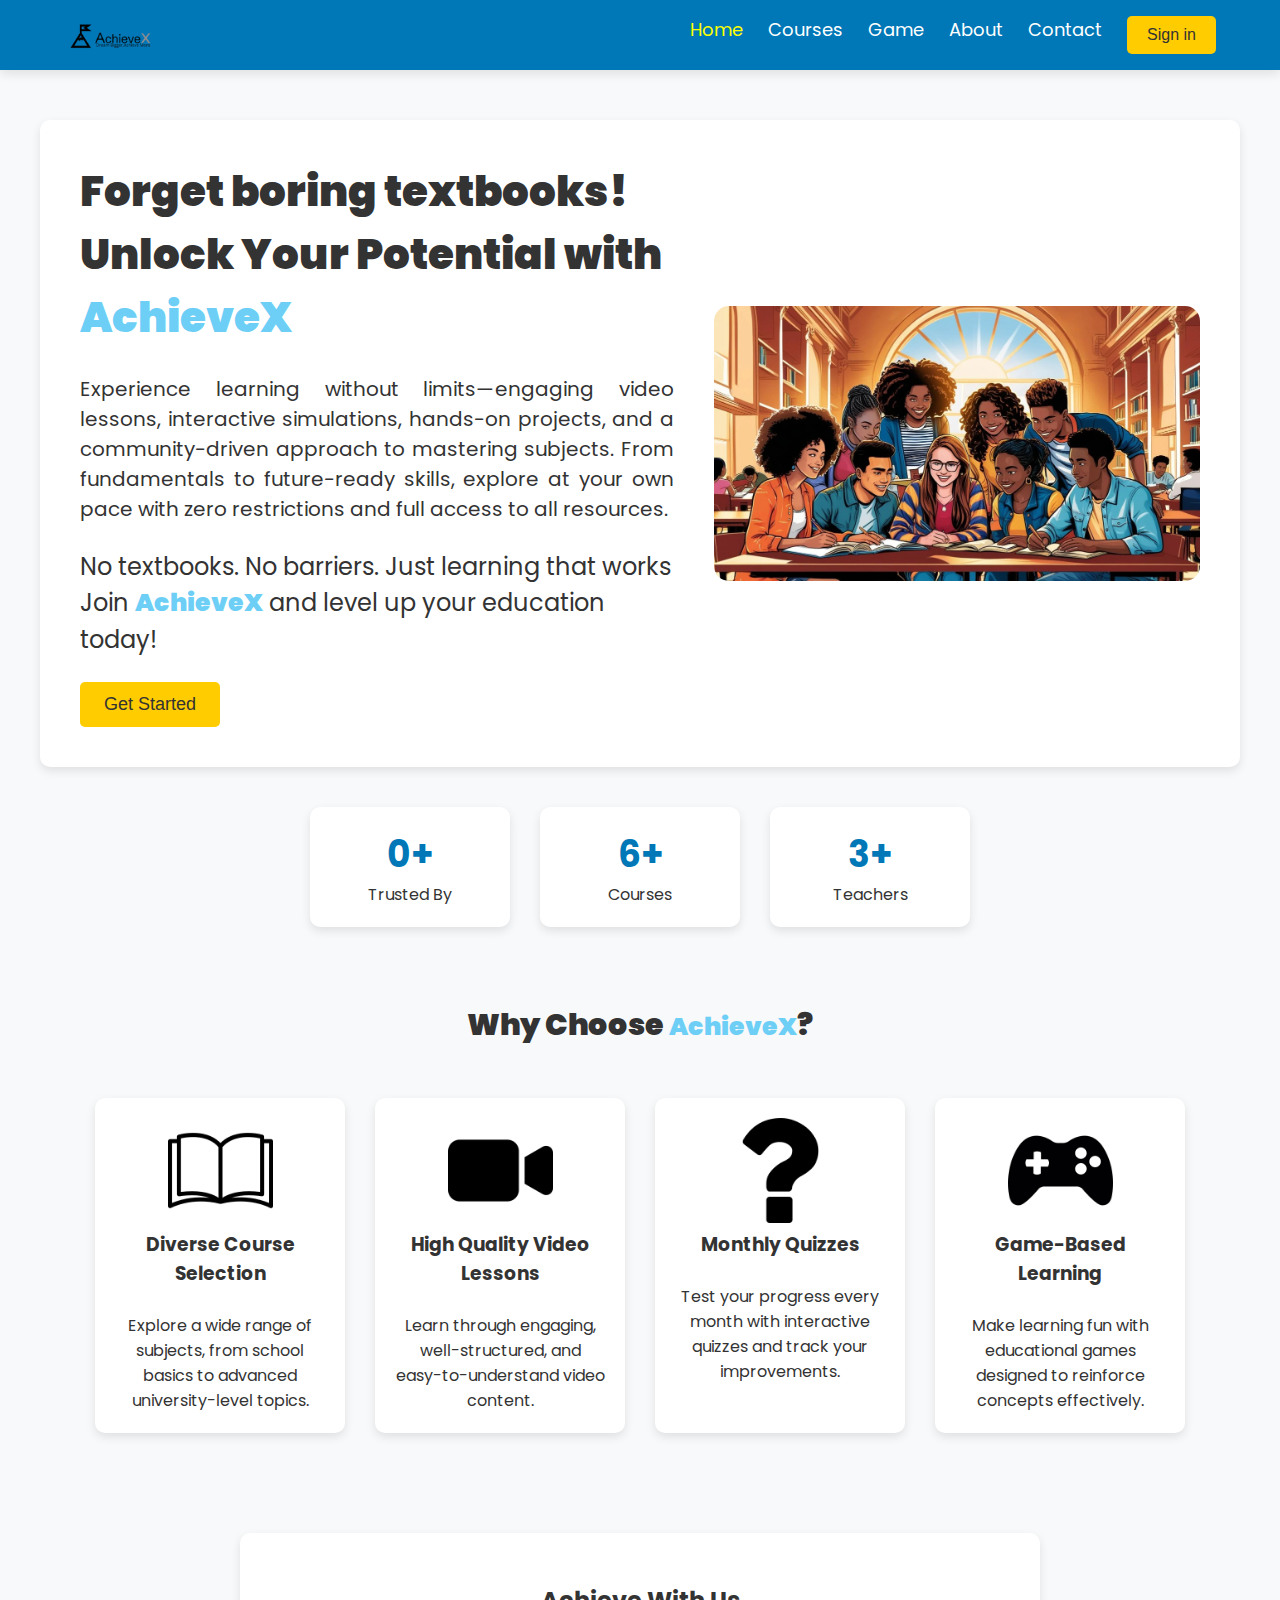
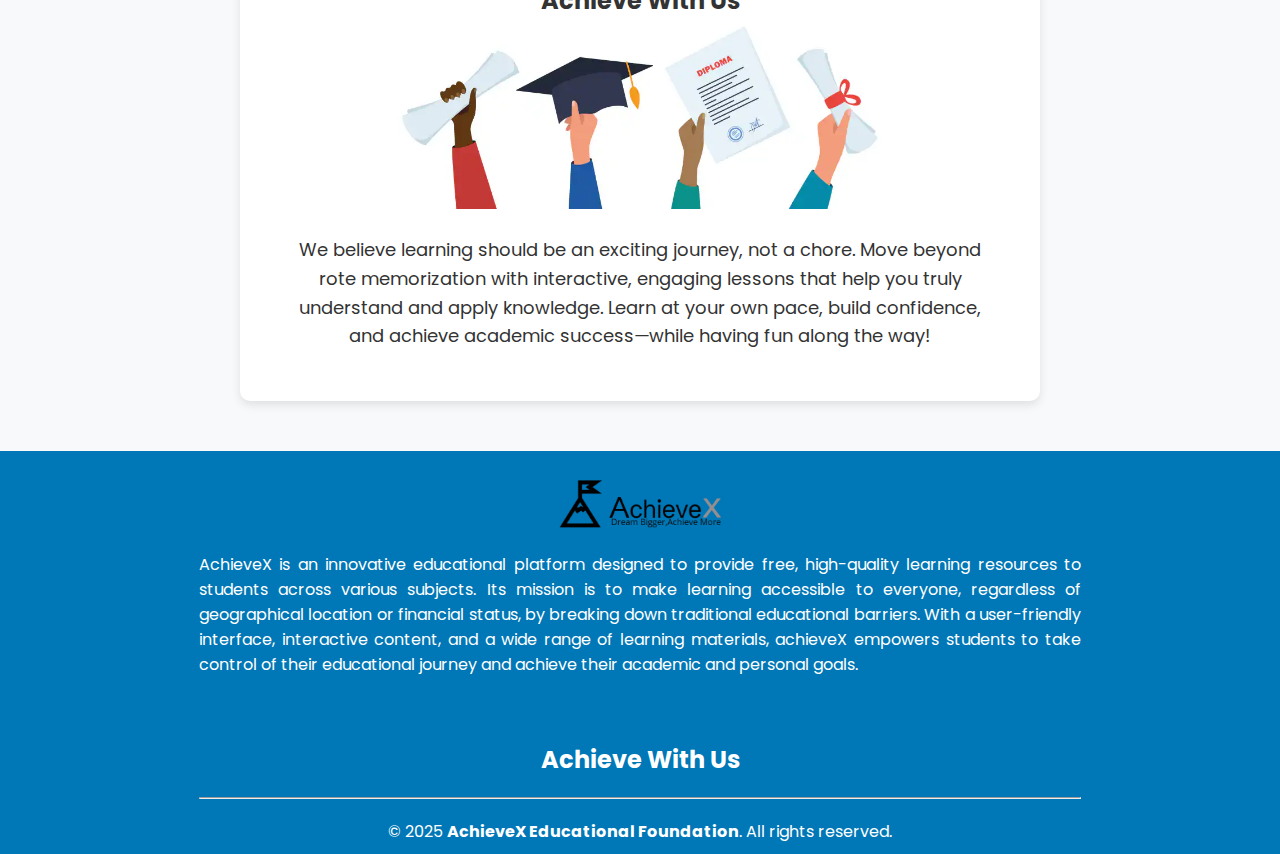
==== index.html @ 3be177aa "y" ====
<!DOCTYPE html>
<html lang="en">
  <head>
    <meta charset="UTF-8" />
    <meta name="viewport" content="width=device-width, initial-scale=1.0" />
    <link
      href="https://fonts.googleapis.com/css2?family=Poppins:wght@300;400;600&display=swap"
      rel="stylesheet"
    />
    <link
      rel="stylesheet"
      href="https://cdnjs.cloudflare.com/ajax/libs/font-awesome/6.5.1/css/all.min.css"
    />
    <link
      rel="stylesheet"
      href="https://cdnjs.cloudflare.com/ajax/libs/font-awesome/6.5.1/css/all.min.css"
    />

    <link rel="icon" href="icons.png" type="image/x-icon" />
    <title>AchieveX-Home</title>
    <link rel="stylesheet" href="style.css" />
  </head>
  <body>
    <!-- navigation bar -->
    <header>
      <h1 id="hidden1">nice</h1>
      <div id="nav">
        <img src="logo.png" alt="logo" height="100%" />
        <ul>
          <li>
            <a href="#" id="ul1">Home</a>
          </li>
          <li><a href="course.html" id="ul2">Courses</a></li>
          <li><a href="#" id="ul3">Game</a></li>
          <li><a href="#" id="ul4">About</a></li>
          <li><a href="#" id="ul5">Contact</a></li>
          <button id="login-btn">Sign in</button>
        </ul>
      </div>
    </header>
    <!-- main continer -->
    <main>
      <!-- intro with picture -->
      <div class="main-container">
        <div class="intro-container">
          <p style="font-size: 42px; font-weight: 900">
            Forget boring textbooks!
          </p>

          <p style="font-size: 42px; font-weight: 900">
            Unlock Your Potential with
            <span
              style="
                font-size: 42px;
                font-weight: 900;
                color: #6dcff6;
                display: inline;
              "
              >AchieveX</span
            >
          </p>
          <br />
          <p style="text-align: justify; font-size: 20px">
            Experience learning without limits—engaging video lessons,
            interactive simulations, hands-on projects, and a community-driven
            approach to mastering subjects. From fundamentals to future-ready
            skills, explore at your own pace with zero restrictions and full
            access to all resources.
          </p>
          <br />
          <p style="font-size: 24px">
            No textbooks. No barriers. Just learning that works
          </p>
          <p style="font-size: 24px">
            Join
            <span
              style="
                font-size: 25px;
                font-weight: 900;
                color: #6dcff6;
                display: inline;
              "
              >AchieveX</span
            >
            and level up your education today!
          </p>
          <br />
          <button id="start-btn">Get Started</button>
        </div>
        <div class="image-container">
          <img src="image-one.webp" alt="image1" width="100%" id="img-1" />
        </div>
      </div>
      <!-- course container -->
      <div class="course-container">
        <section id="S-trust" class="main-details">
          <h3 id="total-trust" class="total">0+</h3>
          Trusted By
        </section>
        <section id="S-courses" class="main-details">
          <h3 id="total-courses" class="total">0+</h3>
          Courses
        </section>
        <section id="S-teacher" class="main-details">
          <h3 id="total-teacher" class="total">3+</h3>
          Teachers
        </section>
      </div>
      <br />
      <br />
      <br />
      <!-- add info -->
      <h2 style="text-align: center; font-size: 30px; font-weight: 900">
        Why Choose
        <span
          style="
            font-size: 25px;
            font-weight: 900;
            color: #6dcff6;
            display: inline;
          "
          >AchieveX</span
        >?
      </h2>
      <div id="add-info">
        <section class="add-det">
          <img src="book.png" alt="books" width="50%" /> <br />
          <h3>Diverse Course Selection</h3>
          <br />
          <p style="text-align: center">
            Explore a wide range of subjects, from school basics to advanced
            university-level topics.
          </p>
        </section>
        <section class="add-det">
          <img src="video-camera.png" alt="video" width="50%" /> <br />
          <h3>High Quality Video Lessons</h3>
          <br />
          <p style="text-align: center">
            Learn through engaging, well-structured, and easy-to-understand
            video content.
          </p>
        </section>

        <section class="add-det">
          <img src="question-sign.png" alt="quiz" width="50%" /> <br />
          <h3>Monthly Quizzes</h3>
          <br />
          <p style="text-align: center">
            Test your progress every month with interactive quizzes and track
            your improvements.
          </p>
        </section>

        <section class="add-det">
          <img src="games.png" alt="games" width="50%" /> <br />
          <h3>Game-Based Learning</h3>
          <br />
          <p style="text-align: center">
            Make learning fun with educational games designed to reinforce
            concepts effectively.
          </p>
        </section>
      </div>
      <!-- yap -->
      <br />
      <br />
      <div class="yap">
        <h2>Achieve With Us</h2>
        <div class="yap2">
          <img src="diploma.webp" alt="picture" />
        </div>
        <div class="yap1">
          <p>
            We believe learning should be an exciting journey, not a chore. Move
            beyond rote memorization with interactive, engaging lessons that
            help you truly understand and apply knowledge. Learn at your own
            pace, build confidence, and achieve academic success—while having
            fun along the way!
          </p>
        </div>
      </div>
    </main>

    <footer>
      <img src="logo.png" alt="logo" width="15%" />
      <div class="foot-details">
        <p style="text-align: justify">
          AchieveX is an innovative educational platform designed to provide
          free, high-quality learning resources to students across various
          subjects. Its mission is to make learning accessible to everyone,
          regardless of geographical location or financial status, by breaking
          down traditional educational barriers. With a user-friendly interface,
          interactive content, and a wide range of learning materials, achieveX
          empowers students to take control of their educational journey and
          achieve their academic and personal goals.
        </p>
        <br />
        <h2>Achieve With Us</h2>
        <hr />
        <p>
          &copy; 2025 <strong>AchieveX Educational Foundation</strong>. All
          rights reserved.
        </p>
      </div>
    </footer>
    <script src="hidden.js"></script>
    <script src="data.js"></script>
    <script src="main.js"></script>
  </body>
</html>
---- style.css ----
* {
  margin: 0;
  padding: 0;
  box-sizing: border-box;
}
body {
  font-family: "Poppins", sans-serif;
  background-color: #f8f9fa;
  color: #333;
}
a {
  text-decoration: none;
  color: black;
}

/* Navigation Bar */
#nav {
  display: flex;
  justify-content: space-between;
  align-items: center;
  width: 100%;
  height: 70px;
  background-color: #0077b6;
  padding: 15px 5%;
  box-shadow: 0 4px 10px rgba(0, 0, 0, 0.1);
}

#nav ul {
  display: flex;
  list-style: none;
  gap: 25px;
}

#nav ul li {
  font-size: 18px;
}

#nav ul li a {
  color: white;
  transition: 0.3s;
}

#nav ul li a:hover {
  color: #ffcc00;
}

/* Login Button */
#login-btn {
  background-color: #ffcc00;
  border: none;
  color: #333;
  padding: 10px 20px;
  font-size: 16px;
  cursor: pointer;
  border-radius: 5px;
  transition: 0.3s;
}

#login-btn:hover {
  background-color: white;
  color: #0077b6;
}

/* Main Section */
main {
  margin: 50px auto;
  max-width: 1200px;
  display: flex;
  flex-direction: column;
  align-items: center;
}

.main-container {
  display: flex;
  gap: 40px;
  align-items: center;
  padding: 40px;
  background: white;
  border-radius: 10px;
  box-shadow: 0 4px 10px rgba(0, 0, 0, 0.1);
}

.intro-container {
  width: 55%;
}

.image-container {
  width: 45%;
  display: flex;
  justify-content: center;
}

#img-1 {
  border-radius: 15px;
  transition: 0.3s;
}

#img-1:hover {
  opacity: 0.8;
}

#start-btn {
  background-color: #ffcc00;
  border: none;
  color: #333;
  padding: 12px 24px;
  font-size: 18px;
  cursor: pointer;
  border-radius: 5px;
  transition: 0.3s;
}

#start-btn:hover {
  background-color: white;
  color: #0077b6;
}

/* Course Stats */
.course-container {
  display: flex;
  gap: 30px;
  justify-content: center;
  margin-top: 40px;
  flex-wrap: wrap;
}

.main-details {
  background: white;
  padding: 20px;
  width: 200px;
  text-align: center;
  border-radius: 10px;
  box-shadow: 0 4px 10px rgba(0, 0, 0, 0.1);
}

.total {
  font-size: 36px;
  font-weight: bold;
  color: #0077b6;
}

/* Additional Info */
#add-info {
  display: flex;
  flex-wrap: wrap;
  justify-content: center;
  gap: 30px;
  margin-top: 50px;
}

.add-det {
  background: white;
  width: 250px;
  padding: 20px;
  text-align: center;
  border-radius: 10px;
  box-shadow: 0 4px 10px rgba(0, 0, 0, 0.1);
  transition: 0.3s;
}

.add-det:hover {
  transform: translateY(-5px);
}

/* Achievement Section */
.yap {
  display: flex;
  flex-direction: column;
  align-items: center;
  text-align: center;
  background: white;
  padding: 50px;
  border-radius: 10px;
  box-shadow: 0 4px 10px rgba(0, 0, 0, 0.1);
  margin-top: 50px;
}

.yap2 img {
  width: 100%;
  max-width: 500px;
}

.yap1 {
  max-width: 700px;
  margin-top: 20px;
  font-size: 18px;
  line-height: 1.6;
}

/* //footers  */
footer {
  background-color: #0077b6;
  color: white;
  text-align: center;
  padding: 10px;
  height: auto;
  display: flex;
  flex-direction: column;
  justify-content: center;
  align-items: center;
}
.foot-details {
  display: flex;
  gap: 20px;
  margin-top: 10px;
  width: 70%;
  justify-content: center;
  margin-left: 15%;
  margin-right: 15%;
  flex-direction: column;
}
/* Responsive Design */

#hidden1 {
  display: none;
}
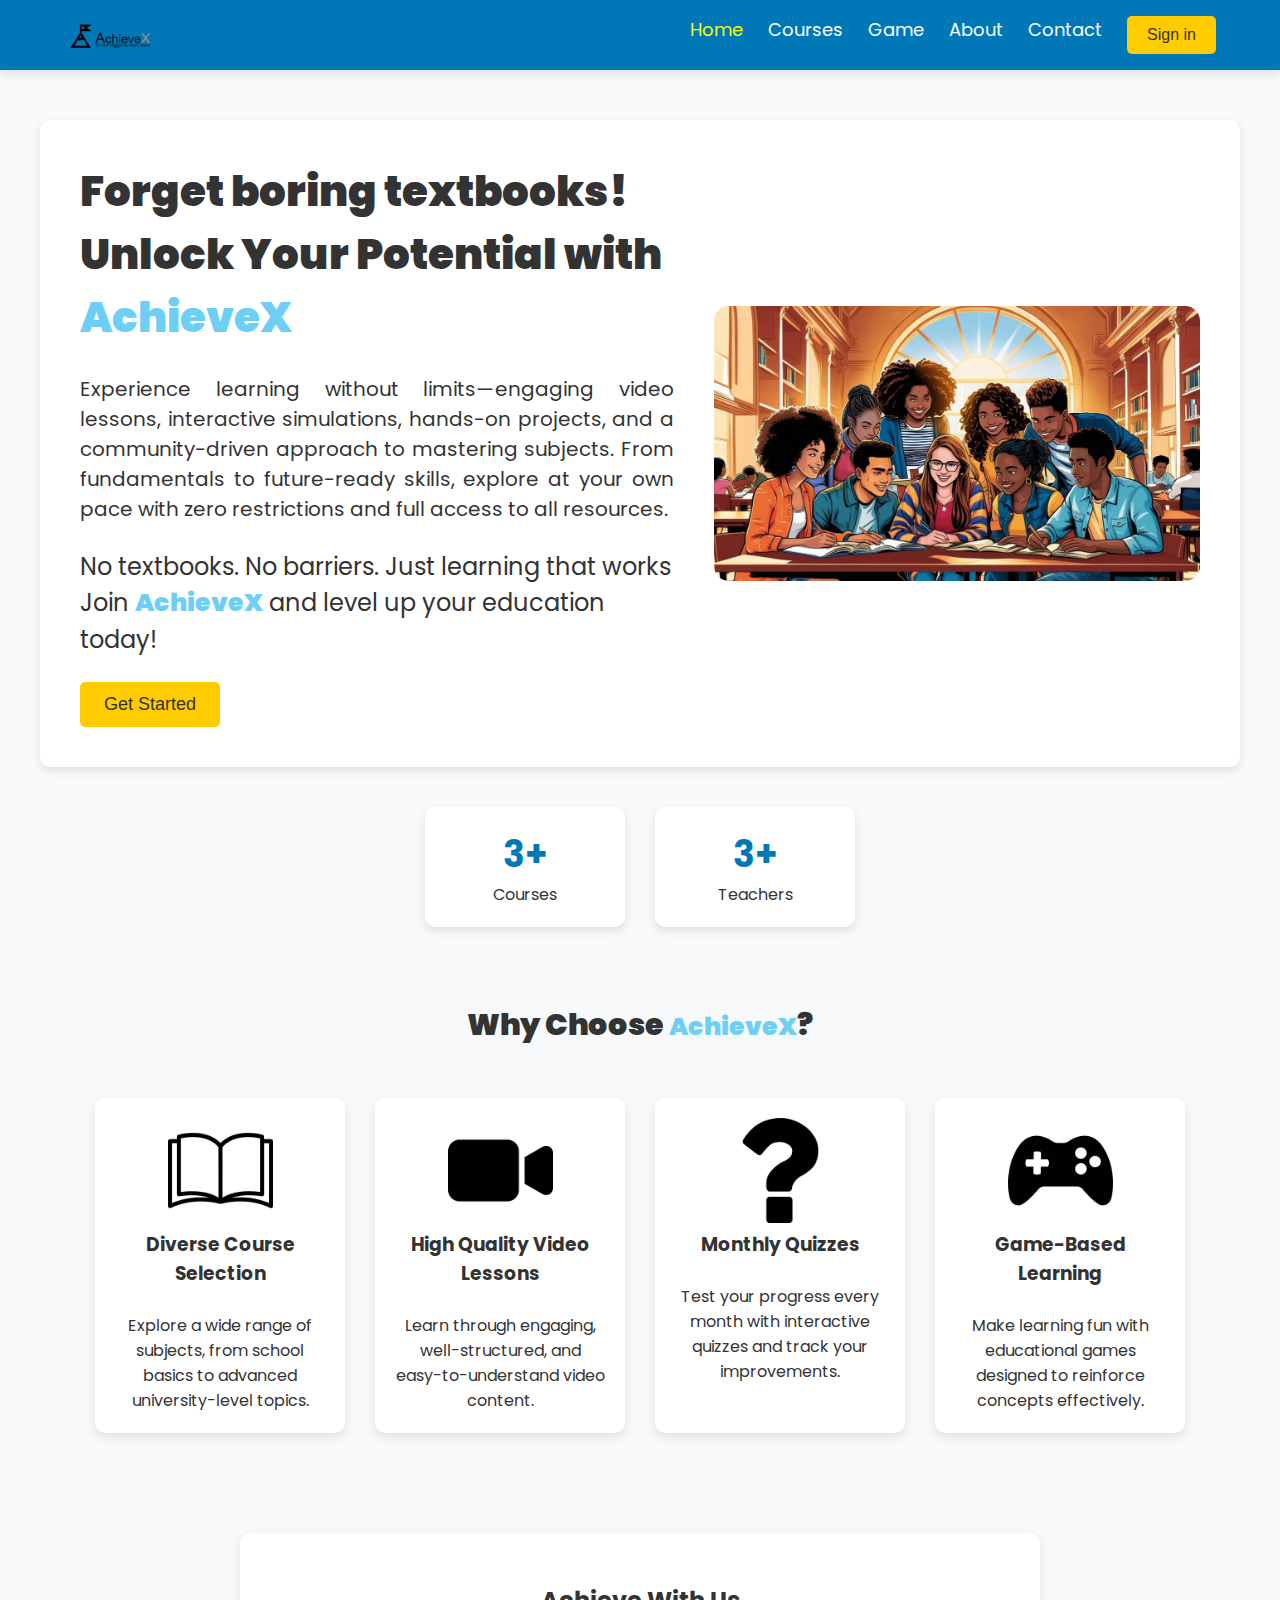
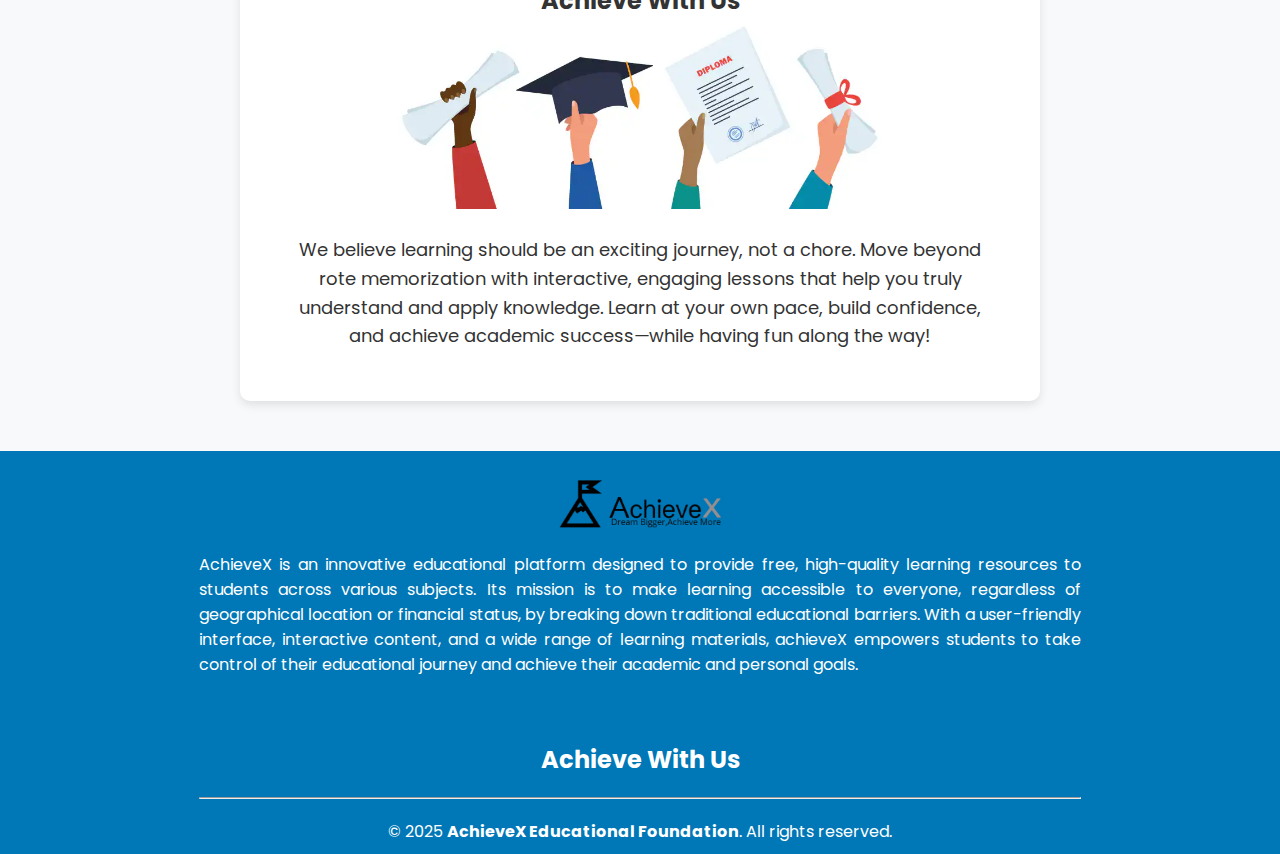
==== commit 6d018b86: "11" ====
--- a/index.html
+++ b/index.html
@@ -31,7 +31,7 @@
             <a href="#" id="ul1">Home</a>
           </li>
           <li><a href="course.html" id="ul2">Courses</a></li>
-          <li><a href="#" id="ul3">Game</a></li>
+          <li><a href="game.html" id="ul3">Game</a></li>
           <li><a href="#" id="ul4">About</a></li>
           <li><a href="#" id="ul5">Contact</a></li>
           <button id="login-btn">Sign in</button>
@@ -93,10 +93,6 @@
       </div>
       <!-- course container -->
       <div class="course-container">
-        <section id="S-trust" class="main-details">
-          <h3 id="total-trust" class="total">0+</h3>
-          Trusted By
-        </section>
         <section id="S-courses" class="main-details">
           <h3 id="total-courses" class="total">0+</h3>
           Courses
@@ -209,4 +205,3 @@
     <script src="main.js"></script>
   </body>
 </html>
-  